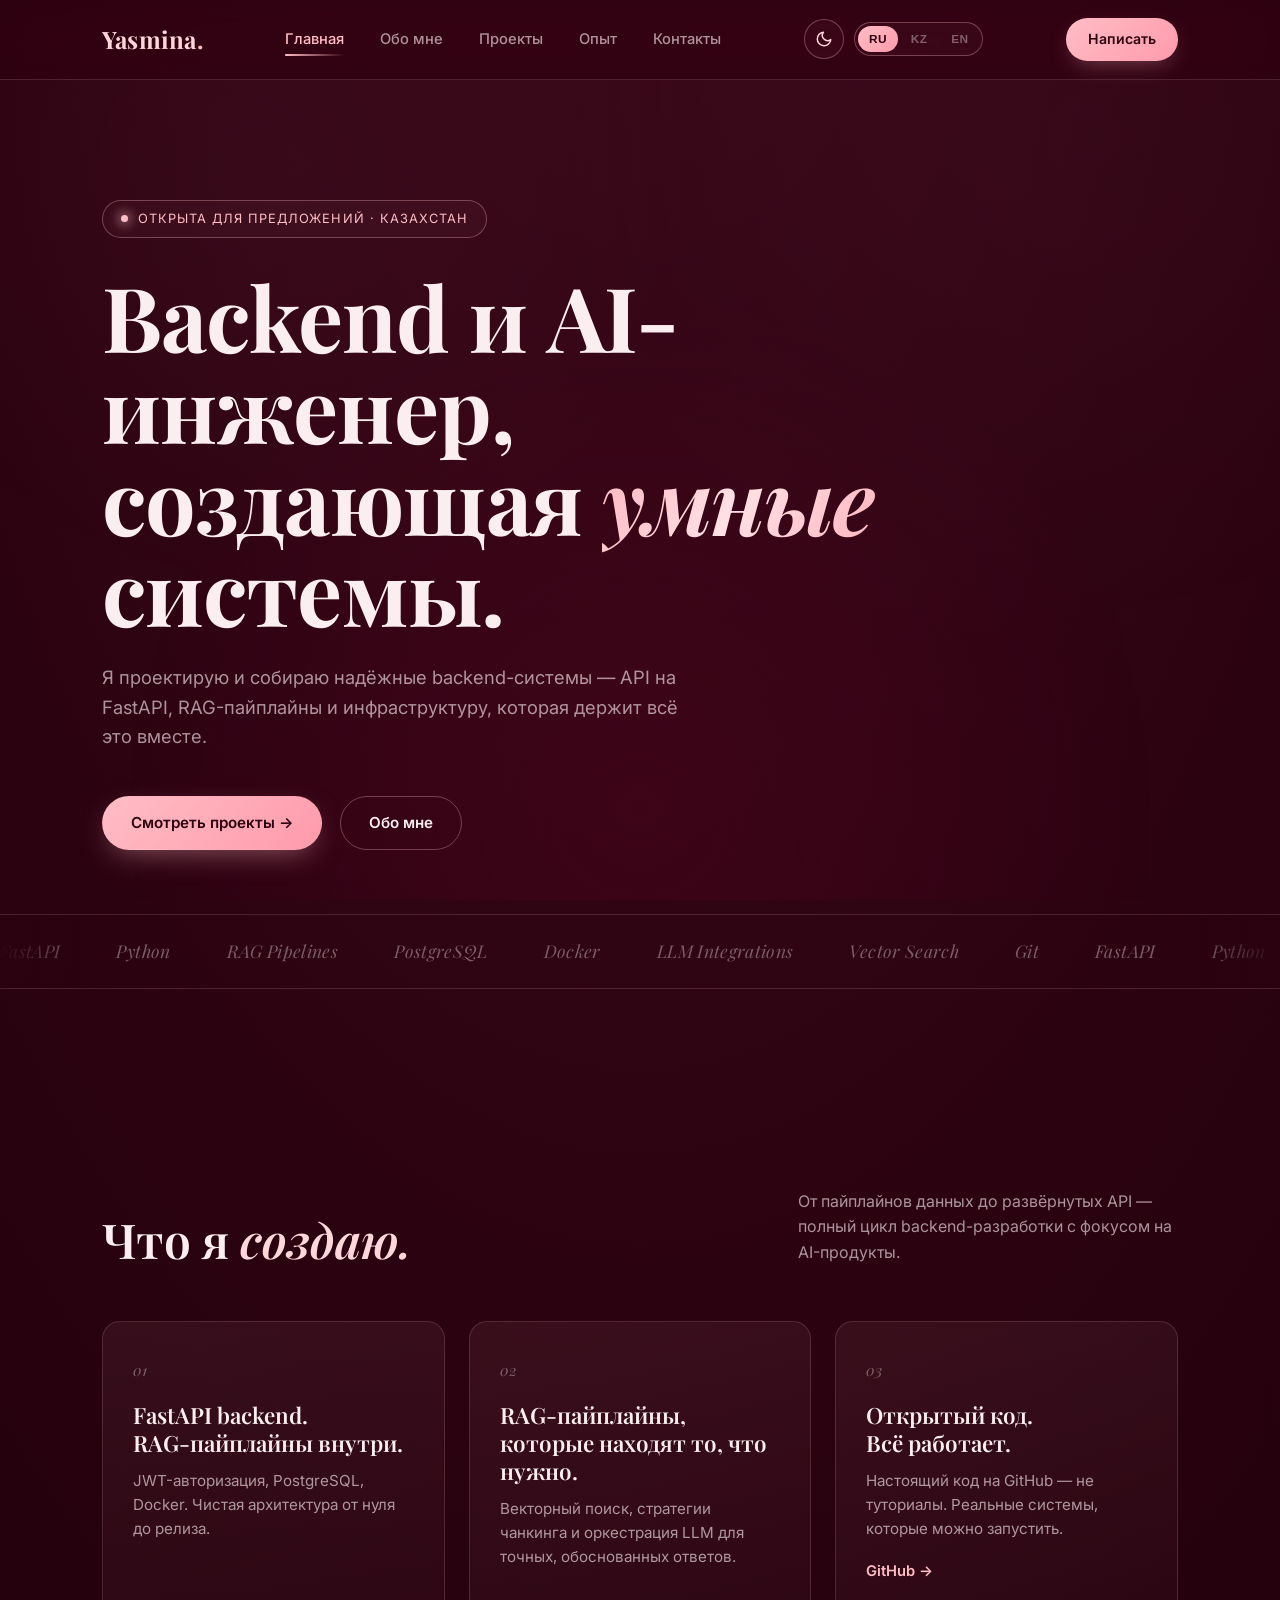
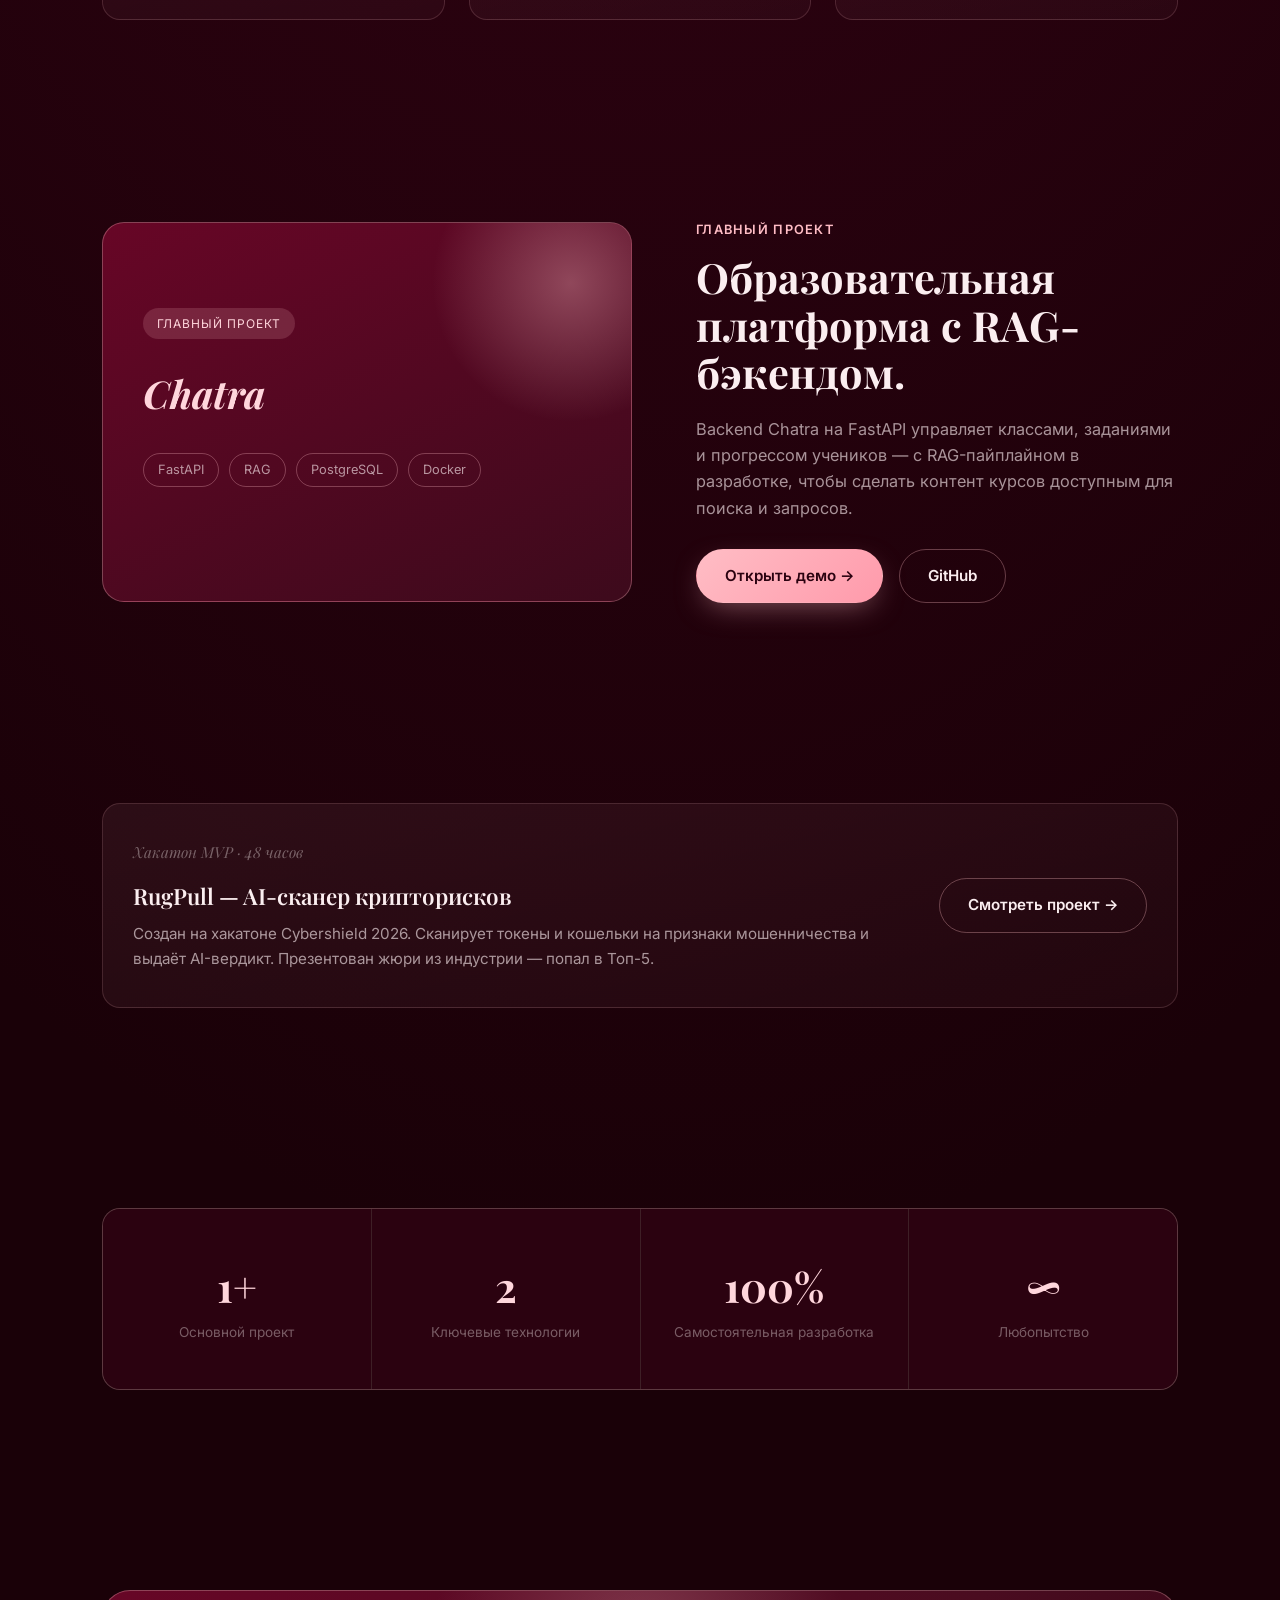
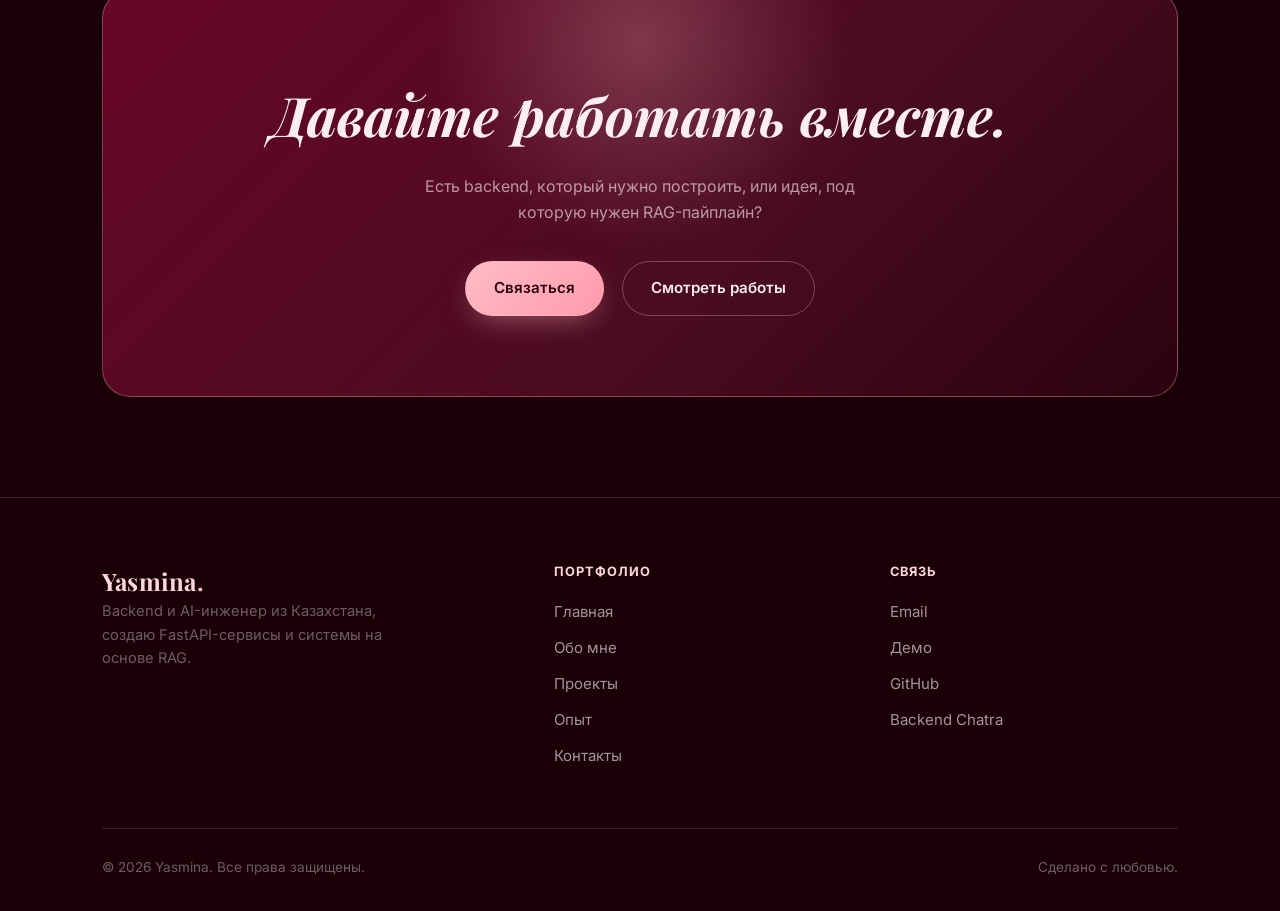
==== portfolio/index.html @ 236e51aa "ыч" ====
<!doctype html>
<html lang="ru">
<head>
<meta charset="UTF-8">
<meta name="viewport" content="width=device-width, initial-scale=1.0">
<title>Yasmina — Software Developer</title>
<meta name="description" content="Backend & AI engineer. FastAPI · RAG · Python. Building production-ready systems.">
<link rel="stylesheet" href="styles.css">
</head>
<body>

<nav class="navbar">
  <div class="nav-inner">
    <a href="index.html" class="logo">Yasmina<span>.</span></a>
    <ul class="nav-links">
      <li><a href="index.html" class="active" data-i18n="nav_home">Home</a></li>
      <li><a href="about.html" data-i18n="nav_about">About</a></li>
      <li><a href="projects.html" data-i18n="nav_projects">Projects</a></li>
      <li><a href="experience.html" data-i18n="nav_experience">Experience</a></li>
      <li><a href="contact.html" data-i18n="nav_contact">Contact</a></li>
    </ul>
    <div class="nav-controls">
      <button class="theme-toggle" aria-label="Toggle theme" title="Toggle theme">
        <svg class="icon-moon" viewBox="0 0 24 24" fill="none" stroke="currentColor" stroke-width="2" stroke-linecap="round" stroke-linejoin="round"><path d="M21 12.79A9 9 0 1 1 11.21 3 7 7 0 0 0 21 12.79z"/></svg>
        <svg class="icon-sun" viewBox="0 0 24 24" fill="none" stroke="currentColor" stroke-width="2" stroke-linecap="round" stroke-linejoin="round"><circle cx="12" cy="12" r="5"/><path d="M12 1v2M12 21v2M4.22 4.22l1.42 1.42M18.36 18.36l1.42 1.42M1 12h2M21 12h2M4.22 19.78l1.42-1.42M18.36 5.64l1.42-1.42"/></svg>
      </button>
      <div class="lang-switcher">
        <button class="lang-btn" data-lang="ru">RU</button>
        <button class="lang-btn" data-lang="kz">KZ</button>
        <button class="lang-btn" data-lang="en">EN</button>
      </div>
    </div>
    <a href="contact.html" class="nav-cta" data-i18n="nav_cta">Say hello</a>
    <button class="nav-toggle" aria-label="Menu"><span></span><span></span><span></span></button>
  </div>
</nav>

<header class="hero">
  <div class="container">
    <div class="eyebrow"><span class="dot"></span> <span data-i18n="hero_badge">Available for opportunities · Kazakhstan</span></div>
    <h1><span data-i18n="hero_title_1">Backend &amp; AI engineer</span><br><span data-i18n="hero_title_2">building</span> <span class="accent" data-i18n="hero_title_3">intelligent</span> <span data-i18n="hero_title_4">systems.</span></h1>
    <p class="lede" data-i18n="hero_lede">I design and ship production-ready backends — FastAPI APIs, RAG pipelines, and the infrastructure that holds them together.</p>
    <div class="hero-actions">
      <a href="projects.html" class="btn btn-primary" data-i18n="hero_btn_projects">View Projects →</a>
      <a href="about.html" class="btn btn-ghost" data-i18n="hero_btn_about">About Me</a>
    </div>
  </div>

  <div class="marquee">
    <div class="marquee-track">
      <span>FastAPI</span><span>Python</span><span>RAG Pipelines</span><span>PostgreSQL</span><span>Docker</span><span>LLM Integrations</span><span>Vector Search</span><span>Git</span>
      <span>FastAPI</span><span>Python</span><span>RAG Pipelines</span><span>PostgreSQL</span><span>Docker</span><span>LLM Integrations</span><span>Vector Search</span><span>Git</span>
    </div>
  </div>
</header>

<section>
  <div class="container">
    <div class="section-head">
      <h2><span data-i18n="build_title_1">What I</span> <em data-i18n="build_title_2">build.</em></h2>
      <p data-i18n="build_lede">From data pipelines to deployed APIs — end-to-end backend engineering with a focus on AI-driven products.</p>
    </div>
    <div class="grid-cards">
      <div class="card">
        <span class="num">01</span>
        <h3 data-i18n="card1_title">FastAPI backends.<br>Production ready.</h3>
        <p data-i18n="card1_text">JWT auth, PostgreSQL, Docker. Clean architecture from zero to deployed.</p>
      </div>
      <div class="card">
        <span class="num">02</span>
        <h3 data-i18n="card2_title">RAG pipelines that retrieve what matters.</h3>
        <p data-i18n="card2_text">Vector search, chunking strategies, and LLM orchestration for grounded, accurate answers.</p>
      </div>
      <div class="card">
        <span class="num">03</span>
        <h3 data-i18n="card3_title">Open source.<br>Everything ships.</h3>
        <p data-i18n="card3_text">Real code on GitHub — not tutorials. Actual systems people can run.</p>
        <a href="https://github.com/yasmina777-kz" data-i18n="card3_link" style="display:inline-block;margin-top:18px;color:var(--pink);font-weight:600;font-size:0.92rem;">GitHub →</a>
      </div>
    </div>
  </div>
</section>

<section>
  <div class="container">
    <div class="feature">
      <div class="feature-visual">
        <span class="tag-pill" data-i18n="featured_tag">Featured Project</span>
        <h3>Chatra</h3>
        <div class="stack-row">
          <span class="chip">FastAPI</span>
          <span class="chip">RAG</span>
          <span class="chip">PostgreSQL</span>
          <span class="chip">Docker</span>
        </div>
      </div>
      <div class="feature-text">
        <span class="section-tag" data-i18n="featured_tag">Featured</span>
        <h2 data-i18n="featured_title">An educational platform with a retrieval-augmented backend.</h2>
        <p data-i18n="featured_text">Chatra's FastAPI backend powers class management, assignments, and progress tracking — with a RAG pipeline in progress to make course content searchable and queryable.</p>
        <div class="feature-links">
          <a href="https://chatra.aican.cloud/" class="btn btn-primary" data-i18n="featured_btn_demo" target="_blank" rel="noopener">Live Demo →</a>
          <a href="https://github.com/yasmina777-kz/chatra-backend" class="btn btn-ghost" data-i18n="featured_btn_github">GitHub</a>
        </div>
      </div>
    </div>
  </div>
</section>

<section>
  <div class="container">
    <div class="card span-2" style="display:flex; gap: 32px; align-items: center; flex-wrap: wrap;">
      <div style="flex: 1; min-width: 240px;">
        <span class="num" data-i18n="rugpull_teaser_tag">Hackathon MVP · 48 hours</span>
        <h3 data-i18n="rugpull_teaser_title">RugPull — AI crypto risk scanner</h3>
        <p data-i18n="rugpull_teaser_text">Built at Cybershield 2026. Scans tokens and wallets for fraud signals and returns an AI verdict. Pitched to industry judges — Top 5 placement.</p>
      </div>
      <a href="projects.html" class="btn btn-ghost" data-i18n="rugpull_teaser_btn" style="flex-shrink: 0;">See the project →</a>
    </div>
  </div>
</section>

<section>
  <div class="container">
    <div class="stats">
      <div class="stat"><span class="stat-num" data-i18n="stat1_num">2</span><span class="stat-label" data-i18n="stat1_label">Shipped projects</span></div>
      <div class="stat"><span class="stat-num" data-i18n="stat2_num">2</span><span class="stat-label" data-i18n="stat2_label">Core technologies</span></div>
      <div class="stat"><span class="stat-num" data-i18n="stat3_num">100%</span><span class="stat-label" data-i18n="stat3_label">Self-driven builds</span></div>
      <div class="stat"><span class="stat-num" data-i18n="stat4_num">∞</span><span class="stat-label" data-i18n="stat4_label">Curiosity</span></div>
    </div>
  </div>
</section>

<section>
  <div class="container">
    <div class="cta-band">
      <h2 data-i18n="cta_title">Let's work together.</h2>
      <p data-i18n="cta_text">Have a backend that needs building, or an idea that needs a RAG pipeline behind it?</p>
      <div class="hero-actions">
        <a href="contact.html" class="btn btn-primary" data-i18n="cta_btn_contact">Get in touch</a>
        <a href="projects.html" class="btn btn-ghost" data-i18n="cta_btn_work">See my work</a>
      </div>
    </div>
  </div>
</section>

<footer>
  <div class="container">
    <div class="footer-grid">
      <div class="footer-brand">
        <a href="index.html" class="logo">Yasmina<span>.</span></a>
        <p data-i18n="footer_tagline">Backend & AI engineer based in Kazakhstan, building FastAPI services and RAG-powered systems.</p>
      </div>
      <div class="footer-col">
        <h4 data-i18n="footer_portfolio">Portfolio</h4>
        <a href="index.html" data-i18n="nav_home">Home</a>
        <a href="about.html" data-i18n="nav_about">About</a>
        <a href="projects.html" data-i18n="nav_projects">Projects</a>
        <a href="experience.html" data-i18n="nav_experience">Experience</a>
        <a href="contact.html" data-i18n="nav_contact">Contact</a>
      </div>
      <div class="footer-col">
        <h4 data-i18n="footer_connect">Connect</h4>
        <a href="mailto:yasmin.yuldasheva@icloud.com" data-i18n="footer_email_link">Email</a>
        <a href="https://chatra.aican.cloud/" target="_blank" rel="noopener" data-i18n="footer_demo_link">Live Demo</a>
        <a href="https://github.com/yasmina777-kz">GitHub</a>
        <a href="https://github.com/yasmina777-kz/chatra-backend" data-i18n="footer_chatra_link">Chatra Backend</a>
      </div>
    </div>
    <div class="footer-bottom">
      <span data-i18n="footer_copyright">Copyright © 2026 Yasmina. All rights reserved.</span>
      <span data-i18n="footer_built">Built with care.</span>
    </div>
  </div>
</footer>

<script src="i18n.js"></script>
<script src="script.js"></script>
</body>
</html>
---- portfolio/styles.css ----
/* ============================================
   Yasmina — Portfolio
   Palette: Claret #670626 / Pink #FFBDC5
   ============================================ */

@import url('https://fonts.googleapis.com/css2?family=Playfair+Display:ital,wght@0,500;0,600;0,700;0,800;1,500;1,600&family=Inter:wght@400;500;600;700&display=swap');

:root {
  /* brand colors — stay the same in both themes (buttons, accents) */
  --claret-darkest: #2b0210;
  --claret-dark: #3d0a1c;
  --claret: #670626;
  --claret-light: #8a1338;
  --pink: #FFBDC5;
  --pink-soft: #ffd6dc;
  --pink-dim: rgba(255, 189, 197, 0.55);
  --cream: #fff3f4;

  /* theme-aware tokens — dark theme (default) */
  --bg-grad-1: var(--claret-dark);
  --bg-grad-2: var(--claret-darkest);
  --bg-grad-3: #1a0108;
  --bg-flat: var(--claret-darkest);
  --surface: rgba(255, 189, 197, 0.07);
  --surface-soft: rgba(255, 189, 197, 0.03);
  --ink: #fbeef0;
  --ink-dim: rgba(251, 238, 240, 0.62);
  --ink-faint: rgba(251, 238, 240, 0.38);
  --border: rgba(255, 189, 197, 0.16);
  --border-strong: rgba(255, 189, 197, 0.32);
  --btn-text-on-pink: var(--claret-darkest);
  --navbar-bg: rgba(43, 2, 16, 0.72);
  --accent-text: var(--pink-soft);
  --hero-accent-gradient: linear-gradient(120deg, var(--pink) 10%, #ffe1e5 50%, var(--pink) 90%);

  --serif: 'Playfair Display', Georgia, serif;
  --sans: 'Inter', -apple-system, BlinkMacSystemFont, 'Segoe UI', sans-serif;

  --radius: 18px;
  --container: 1140px;

  color-scheme: dark;
}

/* ============ LIGHT THEME ============ */
html[data-theme="light"] {
  --bg-grad-1: #fff3f4;
  --bg-grad-2: #ffe1e6;
  --bg-grad-3: #ffd0d8;
  --bg-flat: #fff3f4;
  --surface: rgba(103, 6, 38, 0.05);
  --surface-soft: rgba(103, 6, 38, 0.02);
  --ink: #3d0a1c;
  --ink-dim: rgba(61, 10, 28, 0.68);
  --ink-faint: rgba(61, 10, 28, 0.42);
  --border: rgba(103, 6, 38, 0.12);
  --border-strong: rgba(103, 6, 38, 0.24);
  --btn-text-on-pink: #fff3f4;
  --navbar-bg: rgba(255, 243, 244, 0.78);
  --accent-text: var(--claret);
  --hero-accent-gradient: linear-gradient(120deg, var(--claret) 10%, var(--claret-light) 50%, var(--claret) 90%);

  color-scheme: light;
}

* { margin: 0; padding: 0; box-sizing: border-box; }

html { scroll-behavior: smooth; }

body {
  background: radial-gradient(ellipse 120% 80% at 50% -10%, var(--bg-grad-1) 0%, var(--bg-grad-2) 55%, var(--bg-grad-3) 100%);
  color: var(--ink);
  font-family: var(--sans);
  line-height: 1.6;
  overflow-x: hidden;
  position: relative;
  min-height: 100vh;
  transition: background 0.4s ease, color 0.4s ease;
}

/* faint noise/grain texture overlay */
body::before {
  content: "";
  position: fixed;
  inset: 0;
  pointer-events: none;
  z-index: 0;
  opacity: 0.5;
  background-image:
    radial-gradient(circle at 20% 20%, rgba(255,189,197,0.06) 0%, transparent 35%),
    radial-gradient(circle at 85% 15%, rgba(255,189,197,0.05) 0%, transparent 40%),
    radial-gradient(circle at 50% 90%, rgba(103,6,38,0.5) 0%, transparent 50%);
}

html[data-theme="light"] body::before {
  opacity: 0.4;
  background-image:
    radial-gradient(circle at 20% 20%, rgba(103,6,38,0.05) 0%, transparent 35%),
    radial-gradient(circle at 85% 15%, rgba(103,6,38,0.04) 0%, transparent 40%),
    radial-gradient(circle at 50% 90%, rgba(255,189,197,0.4) 0%, transparent 50%);
}

a { color: inherit; text-decoration: none; }
ul { list-style: none; }
img { max-width: 100%; display: block; }

.container {
  max-width: var(--container);
  margin: 0 auto;
  padding: 0 32px;
  position: relative;
  z-index: 1;
}

/* ============ NAVBAR ============ */
.navbar {
  position: sticky;
  top: 0;
  z-index: 100;
  background: var(--navbar-bg);
  backdrop-filter: blur(16px) saturate(140%);
  border-bottom: 1px solid var(--border);
  transition: background 0.4s ease, border-color 0.4s ease;
}

.nav-inner {
  max-width: var(--container);
  margin: 0 auto;
  padding: 18px 32px;
  display: flex;
  align-items: center;
  justify-content: space-between;
  position: relative;
}

.logo {
  font-family: var(--serif);
  font-size: 1.5rem;
  font-weight: 700;
  letter-spacing: 0.01em;
  color: var(--accent-text);
}

.logo span { color: var(--pink); }

.nav-links {
  display: flex;
  gap: 36px;
  align-items: center;
}

.nav-links a {
  font-size: 0.92rem;
  font-weight: 500;
  color: var(--ink-dim);
  position: relative;
  padding: 6px 0;
  transition: color 0.25s ease;
}

.nav-links a:hover { color: var(--accent-text); }

.nav-links a.active { color: var(--pink); }

.nav-links a.active::after {
  content: "";
  position: absolute;
  bottom: -2px;
  left: 0;
  right: 0;
  height: 2px;
  background: linear-gradient(90deg, var(--pink), transparent);
  border-radius: 2px;
}

.nav-cta {
  display: inline-flex;
  align-items: center;
  gap: 8px;
  padding: 10px 22px;
  border-radius: 999px;
  background: linear-gradient(135deg, var(--pink) 0%, #ff9aab 100%);
  color: var(--claret-darkest) !important;
  font-weight: 600;
  font-size: 0.88rem;
  transition: transform 0.25s ease, box-shadow 0.25s ease;
  box-shadow: 0 8px 24px -8px rgba(255, 189, 197, 0.4);
}

.nav-cta:hover {
  transform: translateY(-2px);
  box-shadow: 0 12px 28px -8px rgba(255, 189, 197, 0.55);
}

.nav-toggle {
  display: none;
  flex-direction: column;
  gap: 5px;
  background: none;
  border: none;
  cursor: pointer;
  padding: 6px;
}
.nav-toggle span {
  width: 24px;
  height: 2px;
  background: var(--accent-text);
  border-radius: 2px;
}

/* ============ THEME TOGGLE & LANGUAGE SWITCHER ============ */
.nav-controls {
  display: flex;
  align-items: center;
  gap: 10px;
}

.theme-toggle {
  display: inline-flex;
  align-items: center;
  justify-content: center;
  width: 40px;
  height: 40px;
  border-radius: 50%;
  border: 1px solid var(--border-strong);
  background: var(--surface-soft);
  color: var(--accent-text);
  cursor: pointer;
  transition: all 0.3s ease;
  flex-shrink: 0;
}
.theme-toggle:hover {
  border-color: var(--pink);
  background: var(--surface);
  transform: translateY(-2px);
}
.theme-toggle svg { width: 18px; height: 18px; }
.theme-toggle .icon-moon { display: block; }
.theme-toggle .icon-sun { display: none; }
html[data-theme="light"] .theme-toggle .icon-moon { display: none; }
html[data-theme="light"] .theme-toggle .icon-sun { display: block; }

.lang-switcher {
  display: flex;
  align-items: center;
  gap: 2px;
  border: 1px solid var(--border-strong);
  border-radius: 999px;
  padding: 3px;
  background: var(--surface-soft);
}
.lang-btn {
  border: none;
  background: transparent;
  color: var(--ink-faint);
  font-size: 0.74rem;
  font-weight: 700;
  letter-spacing: 0.03em;
  padding: 6px 11px;
  border-radius: 999px;
  cursor: pointer;
  transition: all 0.25s ease;
}
.lang-btn:hover { color: var(--accent-text); }
.lang-btn.active {
  background: linear-gradient(135deg, var(--pink), #ff9aab);
  color: var(--btn-text-on-pink);
}

@media (max-width: 920px) {
  .nav-controls { order: 2; }
  .nav-cta { display: none; }
}
@media (max-width: 480px) {
  .lang-switcher { padding: 2px; }
  .lang-btn { padding: 5px 8px; font-size: 0.7rem; }
}

/* ============ BUTTONS ============ */
.btn {
  display: inline-flex;
  align-items: center;
  gap: 10px;
  padding: 14px 28px;
  border-radius: 999px;
  font-weight: 600;
  font-size: 0.95rem;
  transition: all 0.3s ease;
  border: 1px solid transparent;
  cursor: pointer;
}

.btn-primary {
  background: linear-gradient(135deg, var(--pink) 0%, #ff9aab 100%);
  color: var(--claret-darkest);
  box-shadow: 0 10px 30px -10px rgba(255, 189, 197, 0.5);
}
.btn-primary:hover { transform: translateY(-3px); box-shadow: 0 16px 34px -10px rgba(255, 189, 197, 0.65); }

.btn-ghost {
  background: transparent;
  border-color: var(--border-strong);
  color: var(--ink);
}
.btn-ghost:hover { border-color: var(--pink); color: var(--accent-text); background: var(--surface); }

/* ============ HERO ============ */
.hero {
  padding: 120px 0 100px;
  position: relative;
}

.eyebrow {
  display: inline-flex;
  align-items: center;
  gap: 10px;
  font-size: 0.8rem;
  letter-spacing: 0.08em;
  text-transform: uppercase;
  color: var(--pink);
  padding: 8px 18px;
  border: 1px solid var(--border-strong);
  border-radius: 999px;
  background: var(--surface-soft);
  margin-bottom: 32px;
}

.eyebrow .dot {
  width: 7px;
  height: 7px;
  border-radius: 50%;
  background: var(--pink);
  box-shadow: 0 0 12px 2px rgba(255, 189, 197, 0.7);
  animation: pulse 2s infinite;
}

@keyframes pulse {
  0%, 100% { opacity: 1; }
  50% { opacity: 0.4; }
}

.hero h1 {
  font-family: var(--serif);
  font-size: clamp(3rem, 7vw, 5.6rem);
  font-weight: 700;
  line-height: 1.02;
  letter-spacing: -0.01em;
  margin-bottom: 28px;
  max-width: 900px;
}

.hero h1 .accent {
  font-style: italic;
  background: var(--hero-accent-gradient);
  -webkit-background-clip: text;
  background-clip: text;
  -webkit-text-fill-color: transparent;
}

.hero .lede {
  font-size: 1.15rem;
  color: var(--ink-dim);
  max-width: 580px;
  margin-bottom: 44px;
}

.hero-actions {
  display: flex;
  gap: 18px;
  margin-bottom: 64px;
  flex-wrap: wrap;
}

.marquee {
  border-top: 1px solid var(--border);
  border-bottom: 1px solid var(--border);
  padding: 22px 0;
  overflow: hidden;
  position: relative;
  white-space: nowrap;
}

.marquee::before, .marquee::after {
  content: "";
  position: absolute;
  top: 0; bottom: 0;
  width: 80px;
  z-index: 2;
}
.marquee::before { left: 0; background: linear-gradient(90deg, var(--bg-flat), transparent); }
.marquee::after { right: 0; background: linear-gradient(-90deg, var(--bg-flat), transparent); }

.marquee-track {
  display: inline-flex;
  gap: 56px;
  animation: scroll-left 28s linear infinite;
}

@keyframes scroll-left {
  from { transform: translateX(0); }
  to { transform: translateX(-50%); }
}

.marquee-track span {
  font-family: var(--serif);
  font-size: 1.1rem;
  font-style: italic;
  color: var(--ink-faint);
  letter-spacing: 0.02em;
}

/* ============ SECTION SHARED ============ */
section { padding: 100px 0; position: relative; }

.section-tag {
  font-size: 0.8rem;
  letter-spacing: 0.1em;
  text-transform: uppercase;
  color: var(--pink);
  font-weight: 600;
  margin-bottom: 16px;
  display: block;
}

.section-head {
  display: flex;
  justify-content: space-between;
  align-items: flex-end;
  gap: 40px;
  margin-bottom: 56px;
  flex-wrap: wrap;
}

.section-head h2 {
  font-family: var(--serif);
  font-size: clamp(2.1rem, 4vw, 3rem);
  font-weight: 600;
  line-height: 1.1;
  max-width: 640px;
}
.section-head h2 em { font-style: italic; color: var(--accent-text); }

.section-head p {
  color: var(--ink-dim);
  max-width: 380px;
  font-size: 1rem;
}

/* ============ CAPABILITY CARDS ============ */
.grid-cards {
  display: grid;
  grid-template-columns: repeat(3, 1fr);
  gap: 24px;
}

.card {
  background: linear-gradient(165deg, var(--surface), var(--surface-soft));
  border: 1px solid var(--border);
  border-radius: var(--radius);
  padding: 36px 30px;
  transition: transform 0.35s ease, border-color 0.35s ease, background 0.35s ease;
  position: relative;
  overflow: hidden;
}

.card:hover {
  transform: translateY(-6px);
  border-color: var(--border-strong);
  background: linear-gradient(165deg, var(--surface), var(--surface-soft));
  filter: brightness(1.15);
}

.card .num {
  font-family: var(--serif);
  font-style: italic;
  font-size: 0.95rem;
  color: var(--ink-faint);
  margin-bottom: 18px;
  display: block;
}

.card h3 {
  font-family: var(--serif);
  font-size: 1.4rem;
  font-weight: 600;
  margin-bottom: 12px;
  line-height: 1.25;
}

.card p {
  color: var(--ink-dim);
  font-size: 0.95rem;
}

.card.span-2 { grid-column: span 2; }

/* ============ FEATURED PROJECT ============ */
.feature {
  display: grid;
  grid-template-columns: 1.1fr 1fr;
  gap: 64px;
  align-items: center;
}

.feature-visual {
  border-radius: 22px;
  background: linear-gradient(155deg, var(--claret) 0%, var(--claret-dark) 100%);
  border: 1px solid var(--border-strong);
  padding: 48px 40px;
  position: relative;
  overflow: hidden;
  min-height: 380px;
  display: flex;
  flex-direction: column;
  justify-content: center;
}

.feature-visual::before {
  content: "";
  position: absolute;
  width: 280px;
  height: 280px;
  background: radial-gradient(circle, rgba(255,189,197,0.35), transparent 70%);
  top: -80px;
  right: -80px;
  border-radius: 50%;
}

.feature-visual .screenshot-wrap {
  position: relative;
  z-index: 1;
  border-radius: 14px;
  overflow: hidden;
  border: 1px solid rgba(255,189,197,0.25);
  box-shadow: 0 24px 48px -16px rgba(0,0,0,0.45);
  margin-bottom: 24px;
}

.feature-visual .screenshot-wrap img {
  width: 100%;
  display: block;
}

.feature-visual .tag-pill {
  align-self: flex-start;
  font-size: 0.75rem;
  letter-spacing: 0.08em;
  text-transform: uppercase;
  padding: 6px 14px;
  border-radius: 999px;
  background: rgba(255,189,197,0.16);
  color: var(--pink-soft);
  margin-bottom: 24px;
}

.feature-visual h3 {
  font-family: var(--serif);
  font-size: 2.4rem;
  font-style: italic;
  color: var(--pink-soft);
  position: relative;
  z-index: 1;
}

.feature-visual .stack-row {
  display: flex;
  gap: 10px;
  margin-top: 28px;
  flex-wrap: wrap;
  position: relative;
  z-index: 1;
}

.chip {
  font-size: 0.8rem;
  padding: 6px 14px;
  border-radius: 999px;
  border: 1px solid rgba(255,189,197,0.3);
  color: var(--ink-dim);
}

.feature-text .section-tag { margin-bottom: 12px; }

.feature-text h2 {
  font-family: var(--serif);
  font-size: clamp(1.9rem, 3.4vw, 2.6rem);
  margin-bottom: 20px;
  line-height: 1.15;
}

.feature-text p {
  color: var(--ink-dim);
  margin-bottom: 28px;
  font-size: 1.02rem;
}

.feature-links { display: flex; gap: 16px; flex-wrap: wrap; }

/* ============ STATS ============ */
.stats {
  display: grid;
  grid-template-columns: repeat(4, 1fr);
  gap: 1px;
  background: var(--border);
  border: 1px solid var(--border);
  border-radius: var(--radius);
  overflow: hidden;
}

.stat {
  background: var(--bg-flat);
  padding: 44px 28px;
  text-align: center;
}

.stat .stat-num {
  font-family: var(--serif);
  font-size: 2.6rem;
  font-weight: 700;
  color: var(--accent-text);
  display: block;
}

.stat .stat-label {
  font-size: 0.85rem;
  color: var(--ink-faint);
  margin-top: 8px;
}

/* ============ CTA BAND ============ */
.cta-band {
  border-radius: 28px;
  background: linear-gradient(135deg, var(--claret) 0%, #4a0c20 60%, var(--claret-darkest) 100%);
  border: 1px solid var(--border-strong);
  padding: 80px 60px;
  text-align: center;
  position: relative;
  overflow: hidden;
}

.cta-band::before {
  content: "";
  position: absolute;
  width: 420px;
  height: 420px;
  background: radial-gradient(circle, rgba(255,189,197,0.25), transparent 70%);
  top: -160px;
  left: 50%;
  transform: translateX(-50%);
}

.cta-band h2 {
  font-family: var(--serif);
  font-size: clamp(2.2rem, 5vw, 3.4rem);
  font-style: italic;
  margin-bottom: 16px;
  position: relative;
  z-index: 1;
}

.cta-band p {
  color: var(--ink-dim);
  max-width: 480px;
  margin: 0 auto 36px;
  position: relative;
  z-index: 1;
}

.cta-band .hero-actions { justify-content: center; position: relative; z-index: 1; margin-bottom: 0; }

/* ============ FOOTER ============ */
footer {
  border-top: 1px solid var(--border);
  padding: 64px 0 32px;
}

.footer-grid {
  display: grid;
  grid-template-columns: 1.4fr 1fr 1fr;
  gap: 48px;
  margin-bottom: 48px;
}

.footer-brand .logo { margin-bottom: 14px; }
.footer-brand p { color: var(--ink-faint); font-size: 0.92rem; max-width: 320px; }

.footer-col h4 {
  font-size: 0.8rem;
  letter-spacing: 0.08em;
  text-transform: uppercase;
  color: var(--accent-text);
  margin-bottom: 18px;
}

.footer-col a {
  display: block;
  color: var(--ink-dim);
  font-size: 0.94rem;
  margin-bottom: 12px;
  transition: color 0.2s ease;
}
.footer-col a:hover { color: var(--pink); }

.footer-bottom {
  display: flex;
  justify-content: space-between;
  align-items: center;
  border-top: 1px solid var(--border);
  padding-top: 28px;
  color: var(--ink-faint);
  font-size: 0.85rem;
  flex-wrap: wrap;
  gap: 12px;
}

/* ============ PAGE HEADER (sub-pages) ============ */
.page-header {
  padding: 80px 0 60px;
}
.page-header h1 {
  font-family: var(--serif);
  font-size: clamp(2.6rem, 6vw, 4.2rem);
  font-weight: 700;
  margin-bottom: 20px;
}
.page-header h1 em { font-style: italic; color: var(--accent-text); }
.page-header p { color: var(--ink-dim); max-width: 560px; font-size: 1.05rem; }

/* ============ ABOUT PAGE ============ */
.about-grid {
  display: grid;
  grid-template-columns: 1fr 1.3fr;
  gap: 64px;
  align-items: start;
}

.about-portrait {
  border-radius: 22px;
  background: linear-gradient(165deg, var(--claret) 0%, var(--claret-darkest) 100%);
  border: 1px solid var(--border-strong);
  aspect-ratio: 4/5;
  display: flex;
  align-items: center;
  justify-content: center;
  position: relative;
  overflow: hidden;
}
.about-portrait .initials {
  font-family: var(--serif);
  font-size: 7rem;
  font-style: italic;
  color: var(--pink-soft);
  opacity: 0.85;
}
.about-portrait::after {
  content: "";
  position: absolute;
  inset: 0;
  background: radial-gradient(circle at 70% 20%, rgba(255,189,197,0.3), transparent 60%);
}

.about-text h2 {
  font-family: var(--serif);
  font-size: 2rem;
  margin-bottom: 18px;
  font-style: italic;
  color: var(--accent-text);
}
.about-text p { color: var(--ink-dim); margin-bottom: 18px; font-size: 1.02rem; }

.skill-tags { display: flex; flex-wrap: wrap; gap: 10px; margin-top: 28px; }

.timeline { margin-top: 70px; border-top: 1px solid var(--border); }
.timeline-item {
  display: grid;
  grid-template-columns: 160px 1fr;
  gap: 32px;
  padding: 32px 0;
  border-bottom: 1px solid var(--border);
}
.timeline-item .t-date { color: var(--pink); font-weight: 600; font-size: 0.92rem; }
.timeline-item h4 { font-family: var(--serif); font-size: 1.3rem; margin-bottom: 8px; }
.timeline-item p { color: var(--ink-dim); font-size: 0.95rem; }

/* ============ PROJECTS PAGE ============ */
.project-block {
  display: grid;
  grid-template-columns: 1fr 1fr;
  gap: 60px;
  align-items: center;
  padding: 70px 0;
  border-bottom: 1px solid var(--border);
}
.project-block:first-of-type { padding-top: 0; }
.project-block:last-of-type { border-bottom: none; }
.project-block.reverse { direction: rtl; }
.project-block.reverse > * { direction: ltr; }

.project-visual {
  border-radius: 22px;
  background: linear-gradient(155deg, var(--claret) 0%, var(--claret-dark) 70%, var(--claret-darkest) 100%);
  border: 1px solid var(--border-strong);
  min-height: 360px;
  display: flex;
  align-items: center;
  justify-content: center;
  position: relative;
  overflow: hidden;
  padding: 40px;
}
.project-visual::before {
  content: "";
  position: absolute;
  width: 320px; height: 320px;
  background: radial-gradient(circle, rgba(255,189,197,0.3), transparent 70%);
  top: -100px; right: -60px;
  border-radius: 50%;
}
.project-visual .proj-mark {
  font-family: var(--serif);
  font-size: clamp(2.4rem, 5vw, 3.6rem);
  font-style: italic;
  color: var(--pink-soft);
  text-align: center;
  position: relative;
  z-index: 1;
}

.project-info .tag-pill {
  display: inline-block;
  font-size: 0.75rem;
  letter-spacing: 0.08em;
  text-transform: uppercase;
  padding: 6px 14px;
  border-radius: 999px;
  background: var(--surface);
  border: 1px solid var(--border-strong);
  color: var(--accent-text);
  margin-bottom: 20px;
}

.project-info h3 {
  font-family: var(--serif);
  font-size: 2.2rem;
  margin-bottom: 18px;
  line-height: 1.15;
}

.project-info p { color: var(--ink-dim); margin-bottom: 24px; font-size: 1.02rem; }

.feature-list { margin-bottom: 28px; }
.feature-list li {
  display: flex;
  gap: 12px;
  color: var(--ink-dim);
  font-size: 0.96rem;
  margin-bottom: 10px;
  align-items: flex-start;
}
.feature-list li::before {
  content: "—";
  color: var(--pink);
  flex-shrink: 0;
}

.stack-row { display: flex; gap: 10px; flex-wrap: wrap; margin-bottom: 28px; }

/* ============ EXPERIENCE PAGE ============ */
.exp-list { display: flex; flex-direction: column; gap: 0; }
.exp-item {
  display: grid;
  grid-template-columns: 220px 1fr;
  gap: 40px;
  padding: 44px 0;
  border-bottom: 1px solid var(--border);
}
.exp-item:first-child { padding-top: 0; }
.exp-item .exp-period {
  color: var(--pink);
  font-weight: 600;
  font-size: 0.9rem;
  letter-spacing: 0.02em;
}
.exp-item h3 { font-family: var(--serif); font-size: 1.6rem; margin-bottom: 6px; }
.exp-item .exp-org { color: var(--ink-faint); font-size: 0.92rem; margin-bottom: 16px; display: block; }
.exp-item p { color: var(--ink-dim); font-size: 0.97rem; margin-bottom: 14px; }

.cert-grid {
  display: grid;
  grid-template-columns: repeat(3, 1fr);
  gap: 20px;
  margin-top: 16px;
}
.cert-card {
  border: 1px solid var(--border);
  border-radius: 14px;
  padding: 24px;
  background: var(--surface-soft);
}
.cert-card h4 { font-family: var(--serif); font-size: 1.1rem; margin-bottom: 6px; }
.cert-card span { color: var(--ink-faint); font-size: 0.85rem; }

/* ============ CONTACT PAGE ============ */
.contact-grid {
  display: grid;
  grid-template-columns: 1fr 1fr;
  gap: 60px;
  align-items: start;
}

.contact-card {
  display: flex;
  align-items: center;
  gap: 20px;
  padding: 26px 28px;
  border: 1px solid var(--border);
  border-radius: 16px;
  margin-bottom: 16px;
  transition: all 0.3s ease;
  background: var(--surface-soft);
}
.contact-card:hover {
  border-color: var(--border-strong);
  transform: translateX(6px);
  background: var(--surface);
}
.contact-card .icon {
  width: 48px; height: 48px;
  border-radius: 12px;
  background: linear-gradient(135deg, var(--pink), #ff9aab);
  display: flex;
  align-items: center;
  justify-content: center;
  flex-shrink: 0;
  color: var(--btn-text-on-pink);
  font-weight: 700;
  font-size: 1.1rem;
}
.contact-card .label { font-size: 0.8rem; color: var(--ink-faint); margin-bottom: 4px; }
.contact-card .value { font-size: 1.05rem; font-weight: 600; }

.contact-note {
  border: 1px solid var(--border-strong);
  border-radius: 18px;
  padding: 40px;
  background: linear-gradient(165deg, var(--surface), transparent);
}
.contact-note h3 { font-family: var(--serif); font-style: italic; font-size: 1.8rem; margin-bottom: 16px; color: var(--accent-text); }
.contact-note p { color: var(--ink-dim); margin-bottom: 10px; }

.contact-form {
  margin-top: 24px;
  display: flex;
  flex-direction: column;
  gap: 16px;
}
.contact-form label {
  display: block;
  font-size: 0.8rem;
  letter-spacing: 0.04em;
  text-transform: uppercase;
  color: var(--ink-faint);
  margin-bottom: 8px;
}
.contact-form input,
.contact-form textarea {
  width: 100%;
  padding: 12px 16px;
  border-radius: 12px;
  border: 1px solid var(--border-strong);
  background: var(--surface-soft);
  color: var(--ink);
  font-family: var(--sans);
  font-size: 0.96rem;
  transition: border-color 0.25s ease, background 0.25s ease;
}
.contact-form input::placeholder,
.contact-form textarea::placeholder { color: var(--ink-faint); }
.contact-form input:focus,
.contact-form textarea:focus {
  outline: none;
  border-color: var(--pink);
  background: var(--surface);
}
.contact-form textarea { min-height: 120px; resize: vertical; }
.contact-form button {
  align-self: flex-start;
  margin-top: 4px;
}

/* ============ RESPONSIVE ============ */
@media (max-width: 920px) {
  .nav-links {
    display: none;
    position: absolute;
    top: 100%;
    left: 0;
    right: 0;
    flex-direction: column;
    gap: 0;
    background: var(--navbar-bg);
    backdrop-filter: blur(16px) saturate(140%);
    border-bottom: 1px solid var(--border);
    padding: 8px 0;
  }
  .nav-links.open { display: flex; }
  .nav-links li { width: 100%; }
  .nav-links a {
    display: block;
    padding: 16px 32px;
    width: 100%;
  }
  .nav-links a.active::after { display: none; }
  .nav-toggle { display: flex; }
  .nav-toggle.active span:nth-child(1) { transform: translateY(7px) rotate(45deg); }
  .nav-toggle.active span:nth-child(2) { opacity: 0; }
  .nav-toggle.active span:nth-child(3) { transform: translateY(-7px) rotate(-45deg); }
  .nav-toggle span { transition: all 0.25s ease; }
  .grid-cards { grid-template-columns: 1fr; }
  .card.span-2 { grid-column: span 1; }
  .feature, .about-grid, .project-block, .contact-grid { grid-template-columns: 1fr; gap: 40px; }
  .project-block.reverse { direction: ltr; }
  .project-block.reverse .project-visual { order: -1; }
  .stats { grid-template-columns: repeat(2, 1fr); }
  .footer-grid { grid-template-columns: 1fr; gap: 32px; }
  .timeline-item, .exp-item { grid-template-columns: 1fr; gap: 10px; }
  .cert-grid { grid-template-columns: 1fr; }
}

@media (max-width: 560px) {
  .container { padding: 0 20px; }
  .nav-inner { padding: 16px 20px; }
  .hero { padding: 80px 0 60px; }
  .hero-actions { flex-direction: column; align-items: stretch; }
  .hero-actions .btn { justify-content: center; }
  section { padding: 64px 0; }
  .cta-band { padding: 56px 28px; }
}
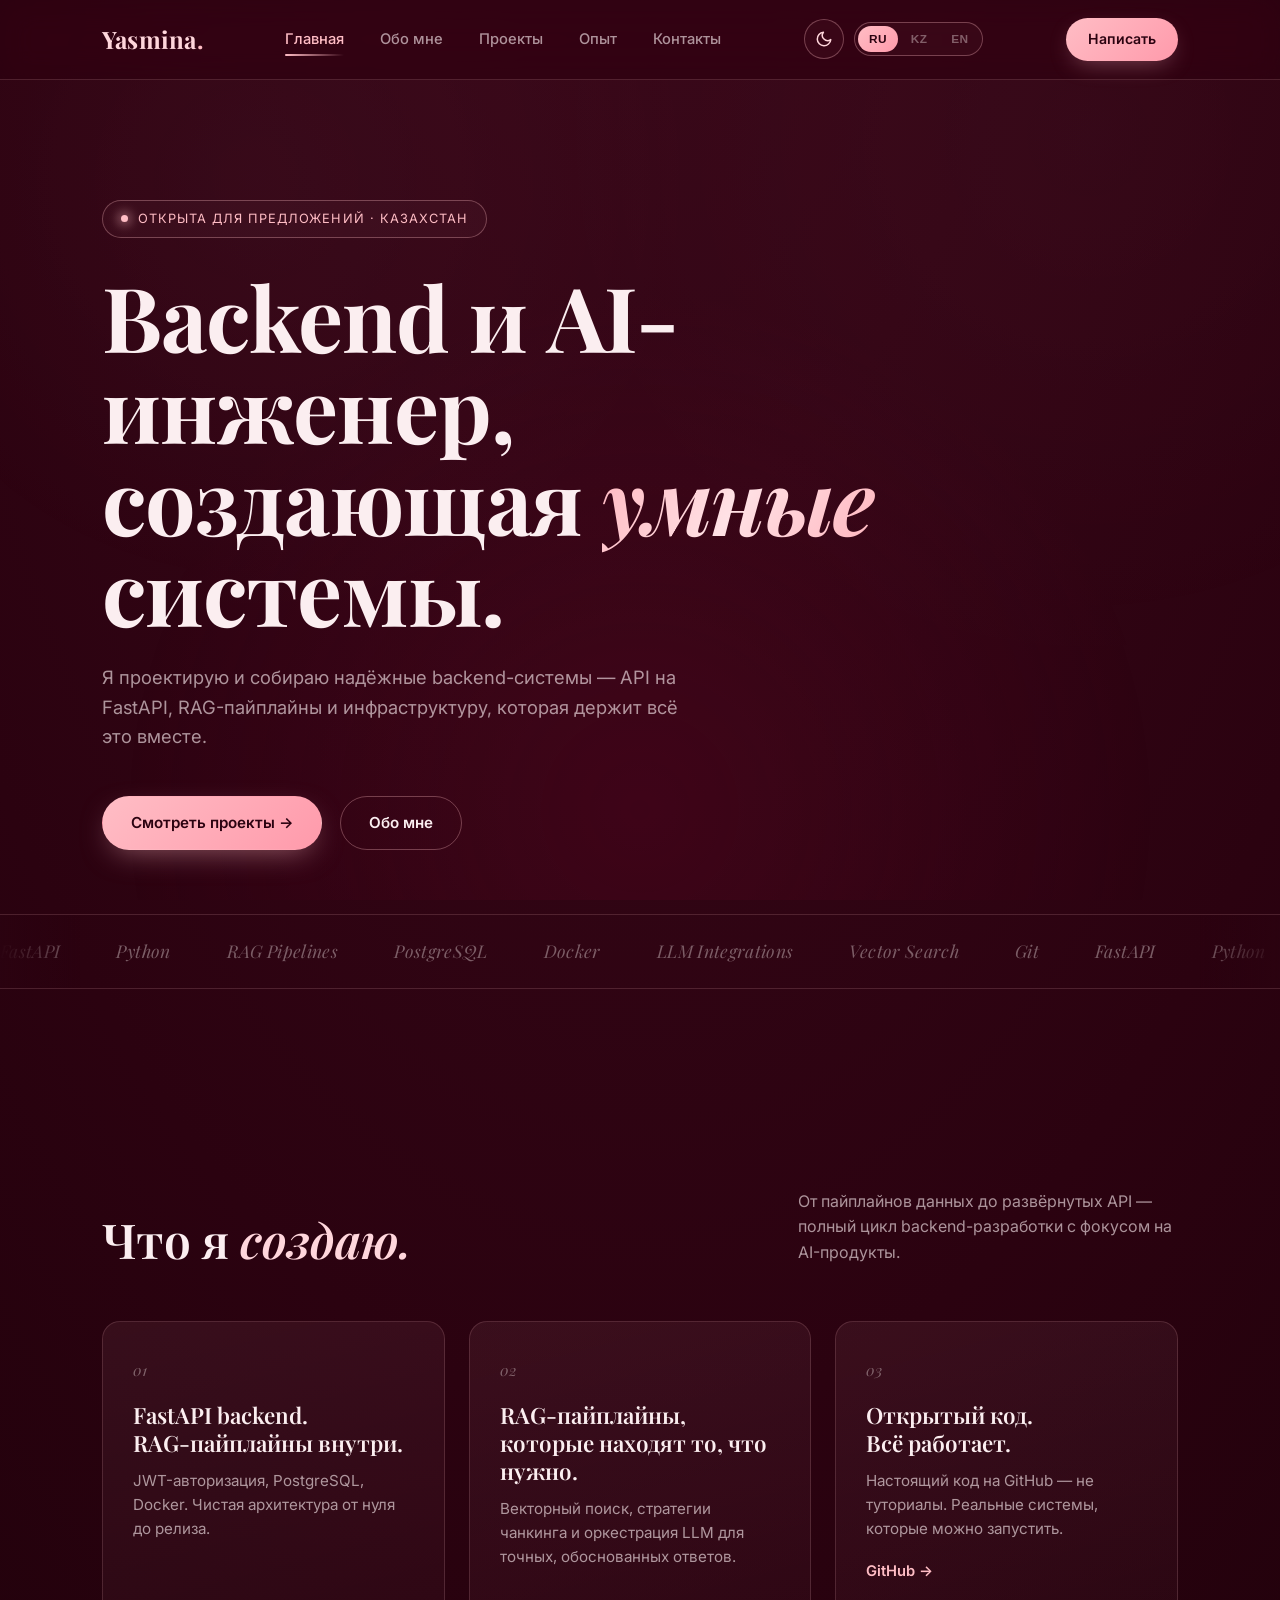
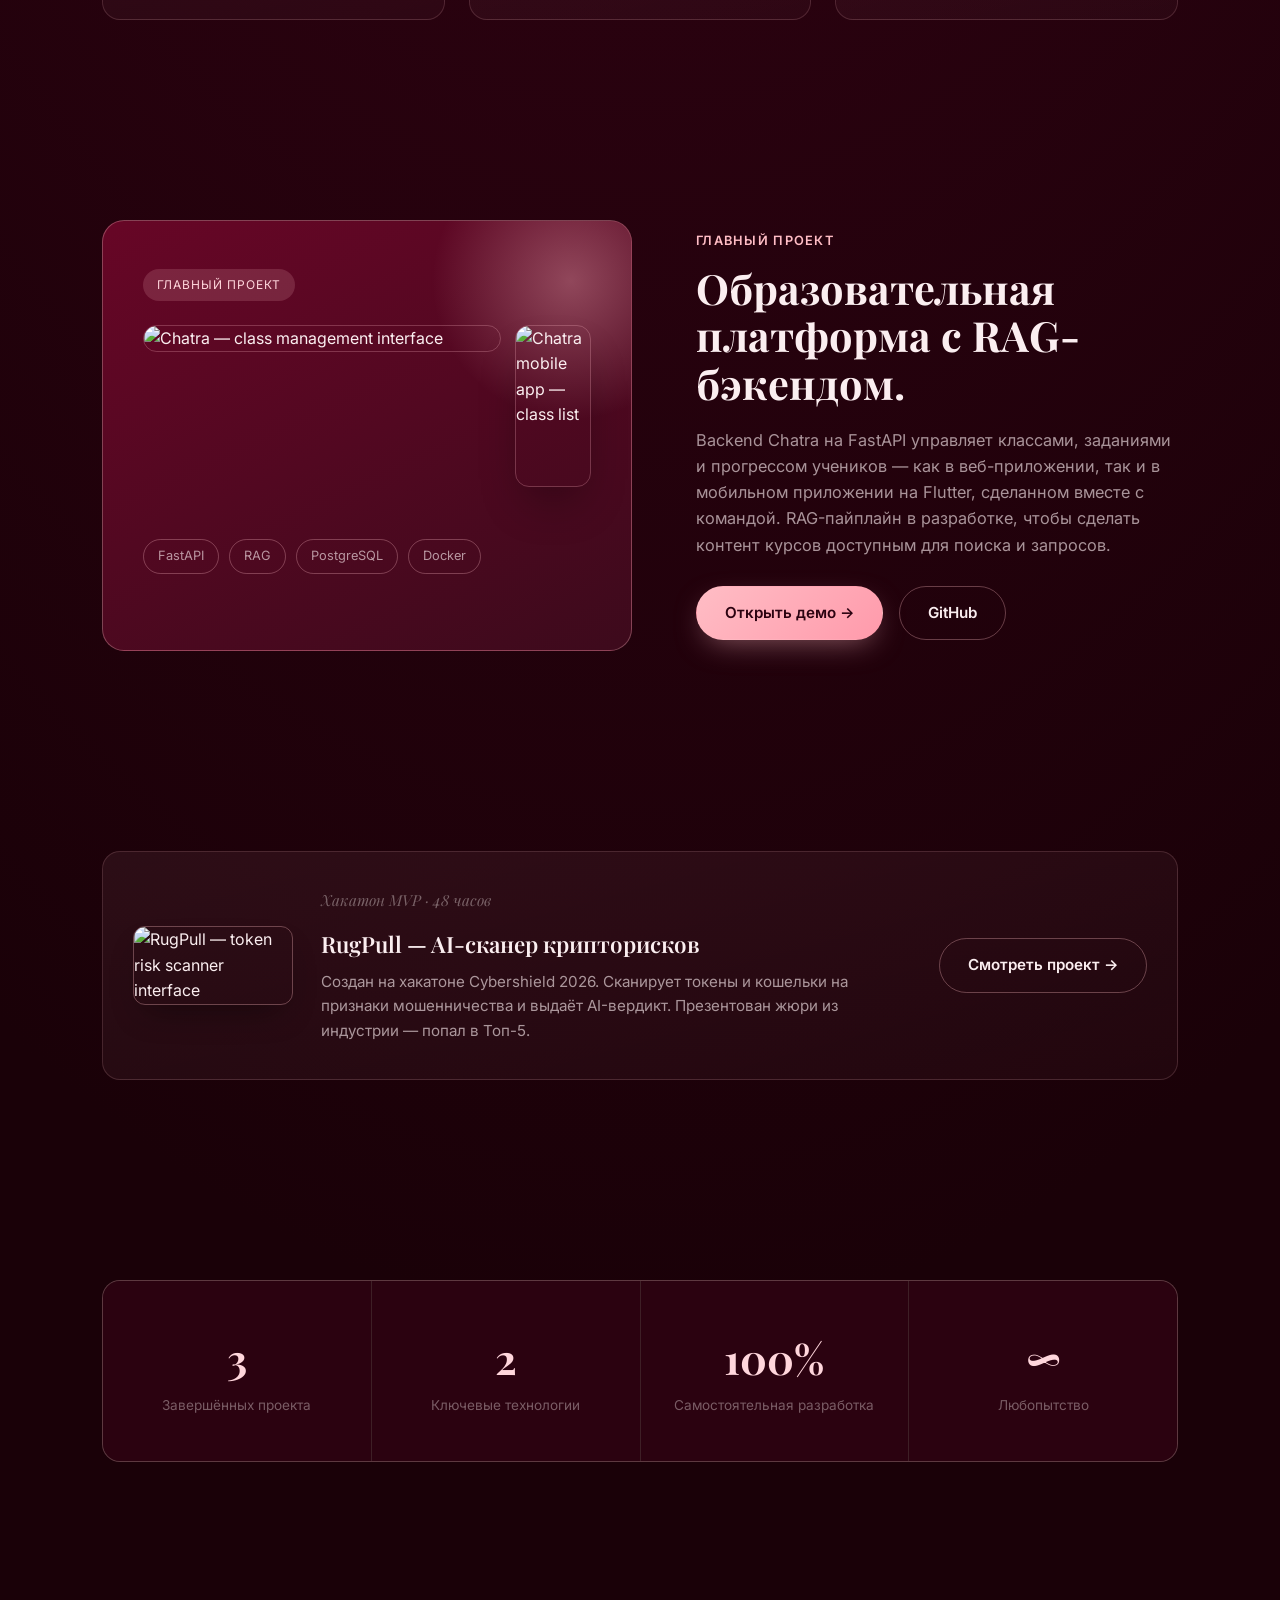
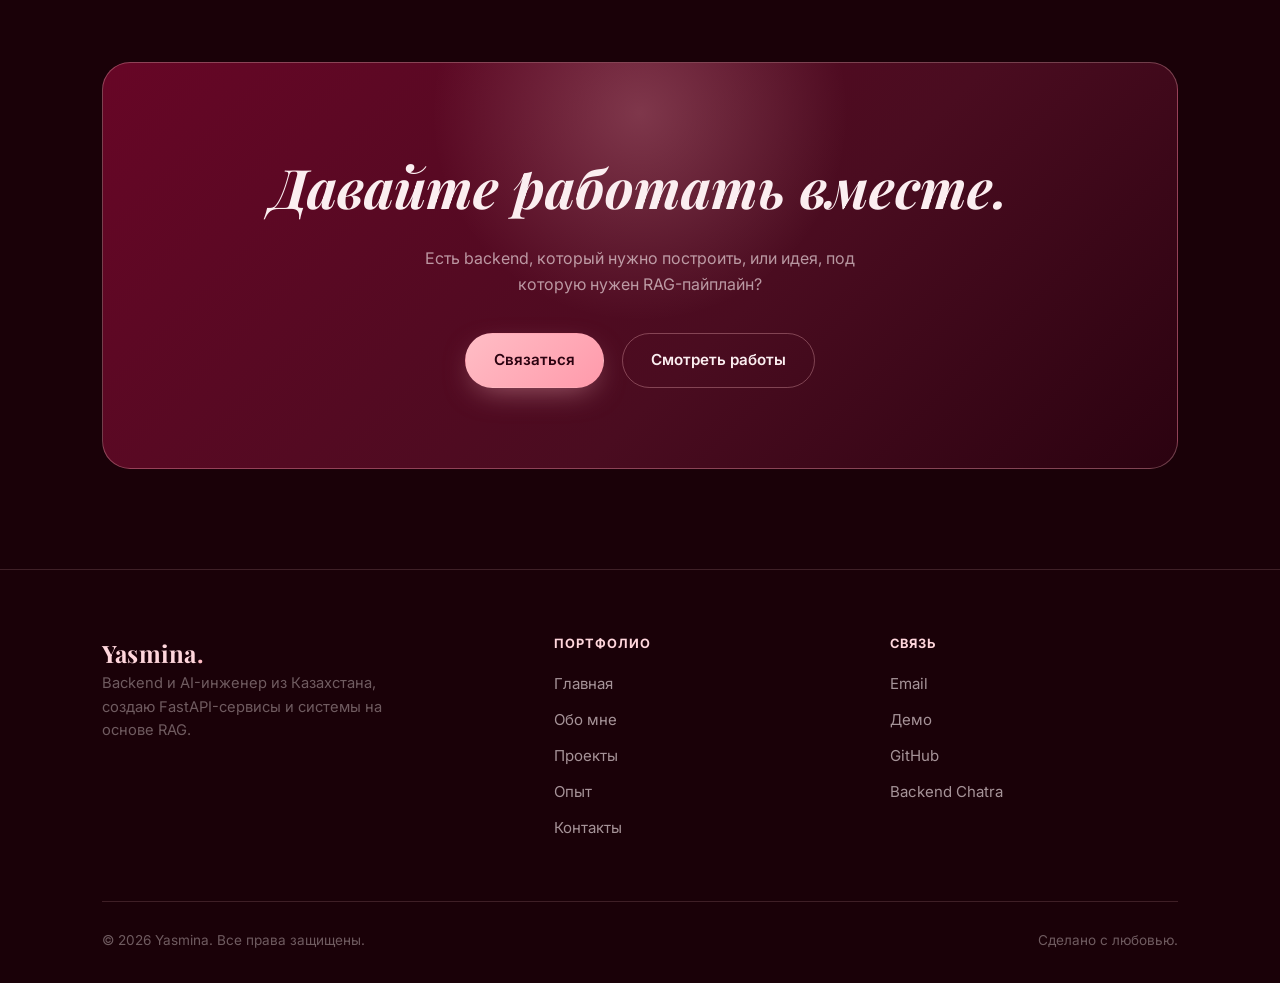
==== commit 544706ab: "ыч" ====
--- a/portfolio/index.html
+++ b/portfolio/index.html
@@ -86,7 +86,14 @@
     <div class="feature">
       <div class="feature-visual">
         <span class="tag-pill" data-i18n="featured_tag">Featured Project</span>
-        <h3>Chatra</h3>
+        <div class="screenshot-pair">
+          <div class="screenshot-wrap screenshot-web">
+            <img src="img/chatra-screenshot.jpg" alt="Chatra — class management interface">
+          </div>
+          <div class="screenshot-wrap screenshot-mobile">
+            <img src="img/chatra-mobile-screenshot.jpg" alt="Chatra mobile app — class list">
+          </div>
+        </div>
         <div class="stack-row">
           <span class="chip">FastAPI</span>
           <span class="chip">RAG</span>
@@ -97,7 +104,7 @@
       <div class="feature-text">
         <span class="section-tag" data-i18n="featured_tag">Featured</span>
         <h2 data-i18n="featured_title">An educational platform with a retrieval-augmented backend.</h2>
-        <p data-i18n="featured_text">Chatra's FastAPI backend powers class management, assignments, and progress tracking — with a RAG pipeline in progress to make course content searchable and queryable.</p>
+        <p data-i18n="featured_text">Chatra's FastAPI backend powers class management, assignments, and progress tracking — across both the web app and a Flutter mobile app built with the team. A RAG pipeline is in progress to make course content searchable and queryable.</p>
         <div class="feature-links">
           <a href="https://chatra.aican.cloud/" class="btn btn-primary" data-i18n="featured_btn_demo" target="_blank" rel="noopener">Live Demo →</a>
           <a href="https://github.com/yasmina777-kz/chatra-backend" class="btn btn-ghost" data-i18n="featured_btn_github">GitHub</a>
@@ -109,7 +116,10 @@
 
 <section>
   <div class="container">
-    <div class="card span-2" style="display:flex; gap: 32px; align-items: center; flex-wrap: wrap;">
+    <div class="card span-2 rugpull-teaser-card">
+      <div class="rugpull-teaser-thumb">
+        <img src="img/rugpull-screenshot.jpg" alt="RugPull — token risk scanner interface">
+      </div>
       <div style="flex: 1; min-width: 240px;">
         <span class="num" data-i18n="rugpull_teaser_tag">Hackathon MVP · 48 hours</span>
         <h3 data-i18n="rugpull_teaser_title">RugPull — AI crypto risk scanner</h3>
@@ -123,7 +133,7 @@
 <section>
   <div class="container">
     <div class="stats">
-      <div class="stat"><span class="stat-num" data-i18n="stat1_num">2</span><span class="stat-label" data-i18n="stat1_label">Shipped projects</span></div>
+      <div class="stat"><span class="stat-num" data-i18n="stat1_num">3</span><span class="stat-label" data-i18n="stat1_label">Shipped projects</span></div>
       <div class="stat"><span class="stat-num" data-i18n="stat2_num">2</span><span class="stat-label" data-i18n="stat2_label">Core technologies</span></div>
       <div class="stat"><span class="stat-num" data-i18n="stat3_num">100%</span><span class="stat-label" data-i18n="stat3_label">Self-driven builds</span></div>
       <div class="stat"><span class="stat-num" data-i18n="stat4_num">∞</span><span class="stat-label" data-i18n="stat4_label">Curiosity</span></div>
--- a/portfolio/styles.css
+++ b/portfolio/styles.css
@@ -494,6 +494,25 @@
 
 .card.span-2 { grid-column: span 2; }
 
+.rugpull-teaser-card {
+  display: flex;
+  gap: 28px;
+  align-items: center;
+  flex-wrap: wrap;
+}
+.rugpull-teaser-thumb {
+  flex-shrink: 0;
+  width: 160px;
+  border-radius: 12px;
+  overflow: hidden;
+  border: 1px solid var(--border-strong);
+  box-shadow: 0 16px 32px -12px rgba(0,0,0,0.4);
+}
+.rugpull-teaser-thumb img {
+  width: 100%;
+  display: block;
+}
+
 /* ============ FEATURED PROJECT ============ */
 .feature {
   display: grid;
@@ -539,6 +558,29 @@
 .feature-visual .screenshot-wrap img {
   width: 100%;
   display: block;
+}
+
+.screenshot-pair {
+  position: relative;
+  z-index: 1;
+  display: flex;
+  gap: 14px;
+  align-items: flex-start;
+  margin-bottom: 24px;
+}
+.screenshot-pair .screenshot-web {
+  flex: 1;
+  min-width: 0;
+  margin-bottom: 0;
+}
+.screenshot-pair .screenshot-mobile {
+  flex-shrink: 0;
+  width: 76px;
+  margin-bottom: 0;
+}
+.screenshot-pair .screenshot-mobile img {
+  aspect-ratio: 589 / 1280;
+  object-fit: cover;
 }
 
 .feature-visual .tag-pill {
@@ -806,7 +848,28 @@
   justify-content: center;
   position: relative;
   overflow: hidden;
-  padding: 40px;
+  padding: 28px;
+}
+.project-visual .screenshot-wrap {
+  position: relative;
+  z-index: 1;
+  border-radius: 14px;
+  overflow: hidden;
+  border: 1px solid rgba(255,189,197,0.25);
+  box-shadow: 0 24px 48px -16px rgba(0,0,0,0.45);
+  width: 100%;
+}
+.project-visual .screenshot-wrap img {
+  width: 100%;
+  display: block;
+}
+.project-visual .screenshot-pair {
+  width: 100%;
+  margin-bottom: 0;
+}
+.project-visual .screenshot-pair .screenshot-web,
+.project-visual .screenshot-pair .screenshot-mobile {
+  width: auto;
 }
 .project-visual::before {
   content: "";
@@ -1035,4 +1098,5 @@
   .hero-actions .btn { justify-content: center; }
   section { padding: 64px 0; }
   .cta-band { padding: 56px 28px; }
+  .screenshot-pair .screenshot-mobile { width: 64px; }
 }
